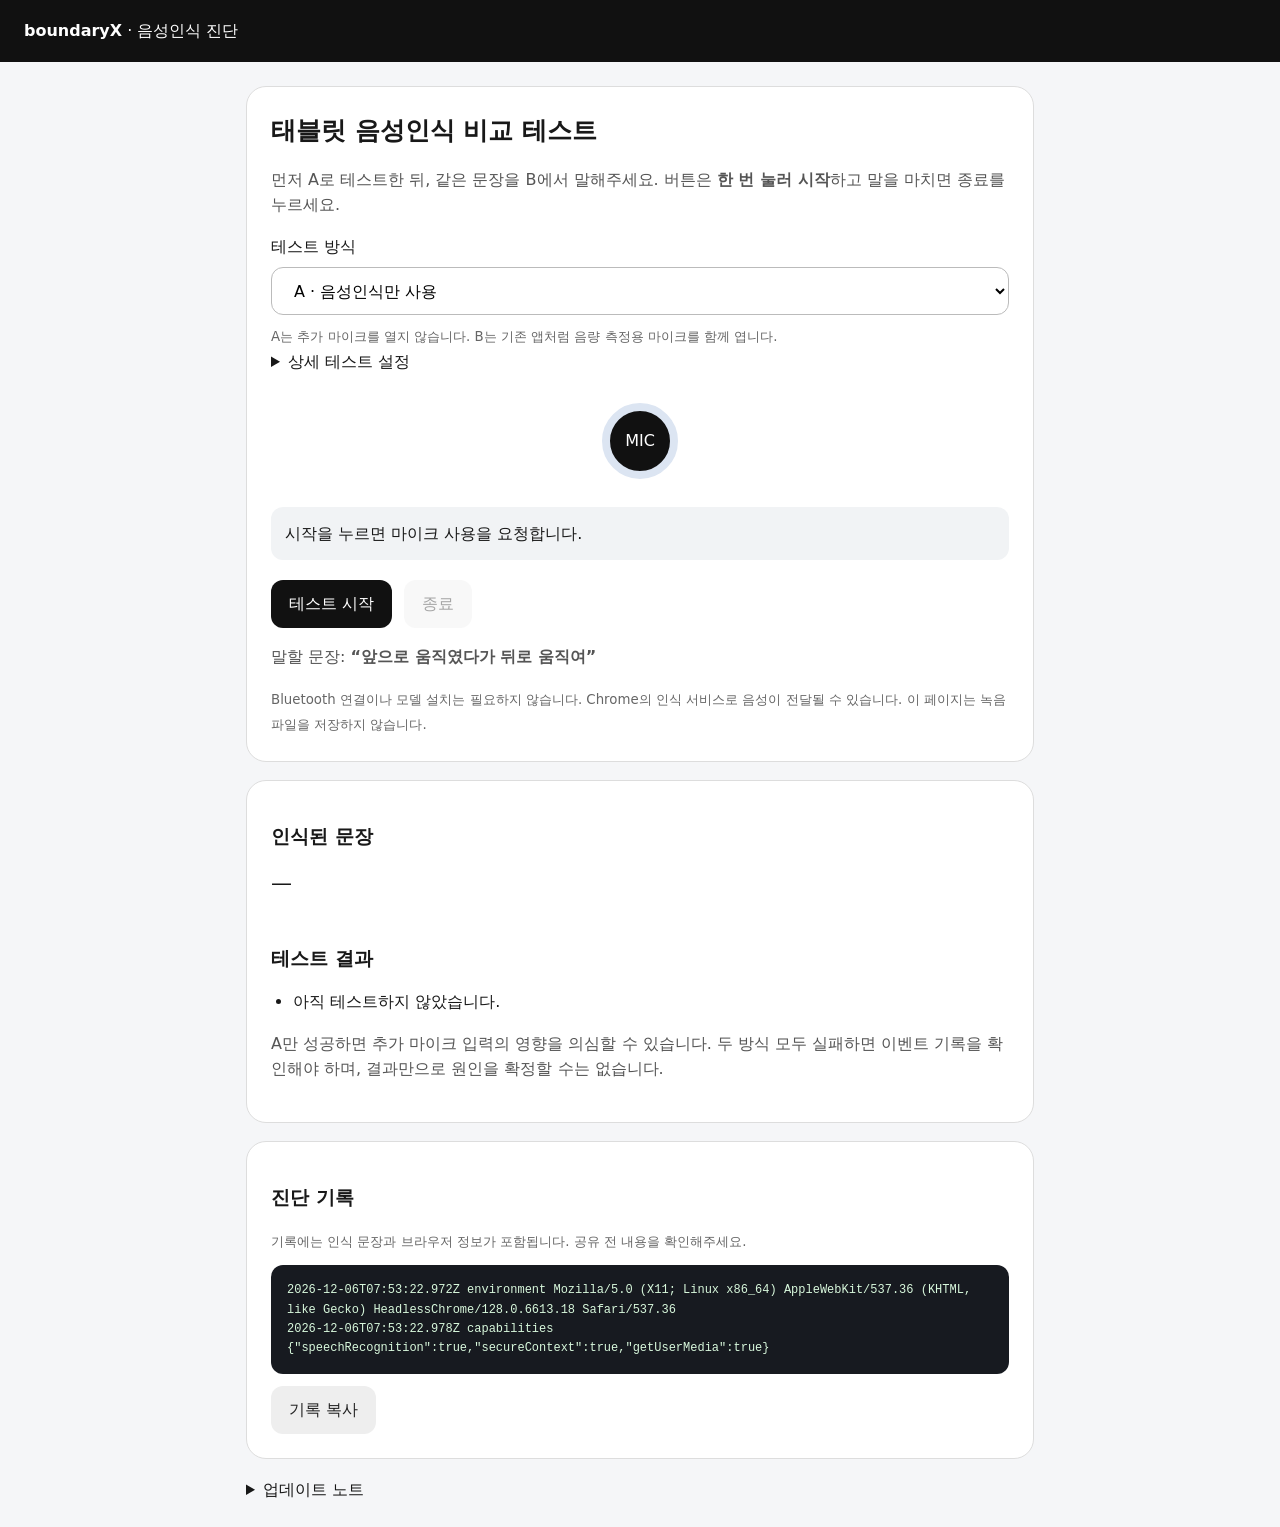
==== speech-diagnostic/index.html @ a194bad4 "Add standalone Web Speech microphone A/B diagnostic page" ====
<!doctype html><html lang="ko"><head><meta charset="utf-8"><meta name="viewport" content="width=device-width,initial-scale=1"><title>음성인식 비교 테스트 · boundaryX</title>
<style>*{box-sizing:border-box}body{margin:0;background:#f5f6f8;color:#181818;font:16px/1.6 system-ui,sans-serif}header{background:#111;color:white;padding:18px 24px}main{max-width:820px;margin:24px auto;padding:0 16px}section{background:white;border:1px solid #ddd;border-radius:20px;padding:24px;margin:18px 0}h1{font-size:25px;margin:0 0 12px}h2{font-size:19px}p{color:#555}button,select{font:inherit;min-height:48px;border-radius:12px;padding:10px 18px}button{background:#111;color:white;border:0;cursor:pointer}button:disabled{opacity:.4;cursor:default}select{width:100%;border:1px solid #bbb;background:white;margin:8px 0}label{display:block}.buttons{display:flex;flex-wrap:wrap;gap:12px;margin-top:20px}.secondary{background:#eee;color:#222}.status{background:#f1f3f5;border-radius:12px;padding:14px;margin:20px 0;overflow-wrap:anywhere}#ring{width:76px;height:76px;background:#111;color:white;display:grid;place-items:center;border:8px solid #dce5f2;border-radius:50%;margin:28px auto;transform:scale(var(--level,1))}#result{font-size:21px;white-space:pre-wrap;overflow-wrap:anywhere;min-height:60px}pre{white-space:pre-wrap;overflow-wrap:anywhere;font:12px/1.6 monospace;background:#171a20;color:#d8f8dc;padding:16px;border-radius:12px;max-height:330px;overflow:auto}small{color:#666}#outcomes{padding-left:22px}@media(max-width:480px){section{padding:18px}.buttons button{flex:1}}@media(prefers-reduced-motion:reduce){#ring{transform:none}}</style></head><body><header><strong>boundaryX</strong> · 음성인식 진단</header><main>
<section><h1>태블릿 음성인식 비교 테스트</h1><p>먼저 A로 테스트한 뒤, 같은 문장을 B에서 말해주세요. 버튼은 <strong>한 번 눌러 시작</strong>하고 말을 마치면 종료를 누르세요.</p><label for="mode">테스트 방식</label><select id="mode"><option value="basic">A · 음성인식만 사용</option><option value="meter">B · 음성인식 + 마이크 원 반응</option></select><small>A는 추가 마이크를 열지 않습니다. B는 기존 앱처럼 음량 측정용 마이크를 함께 엽니다.</small><details><summary>상세 테스트 설정</summary><label><input id="continuous" type="checkbox" checked> 연속 인식 사용 (기존 웹앱과 동일)</label><small>A·B 모두 실패할 때만 끄고 다시 비교해주세요.</small></details><div id="ring" aria-hidden="true">MIC</div><div id="status" class="status" role="status">시작을 누르면 마이크 사용을 요청합니다.</div><div class="buttons"><button id="start">테스트 시작</button><button id="stop" class="secondary" disabled>종료</button></div><p>말할 문장: <strong>“앞으로 움직였다가 뒤로 움직여”</strong></p><small>Bluetooth 연결이나 모델 설치는 필요하지 않습니다. Chrome의 인식 서비스로 음성이 전달될 수 있습니다. 이 페이지는 녹음 파일을 저장하지 않습니다.</small></section>
<section><h2>인식된 문장</h2><div id="result" aria-live="polite">—</div><h2>테스트 결과</h2><ul id="outcomes"><li>아직 테스트하지 않았습니다.</li></ul><p>A만 성공하면 추가 마이크 입력의 영향을 의심할 수 있습니다. 두 방식 모두 실패하면 이벤트 기록을 확인해야 하며, 결과만으로 원인을 확정할 수는 없습니다.</p></section>
<section><h2>진단 기록</h2><small>기록에는 인식 문장과 브라우저 정보가 포함됩니다. 공유 전 내용을 확인해주세요.</small><pre id="log"></pre><button id="copy" class="secondary">기록 복사</button><span id="copy-status" role="status"></span></section><details><summary>업데이트 노트</summary><p>2026.11.11 · 기본 STT와 추가 마이크 입력 비교, 단계별 이벤트 기록, 결과 없이 종료된 경우의 안내를 추가했습니다.</p></details></main><script src="diagnostic.js"></script></body></html>
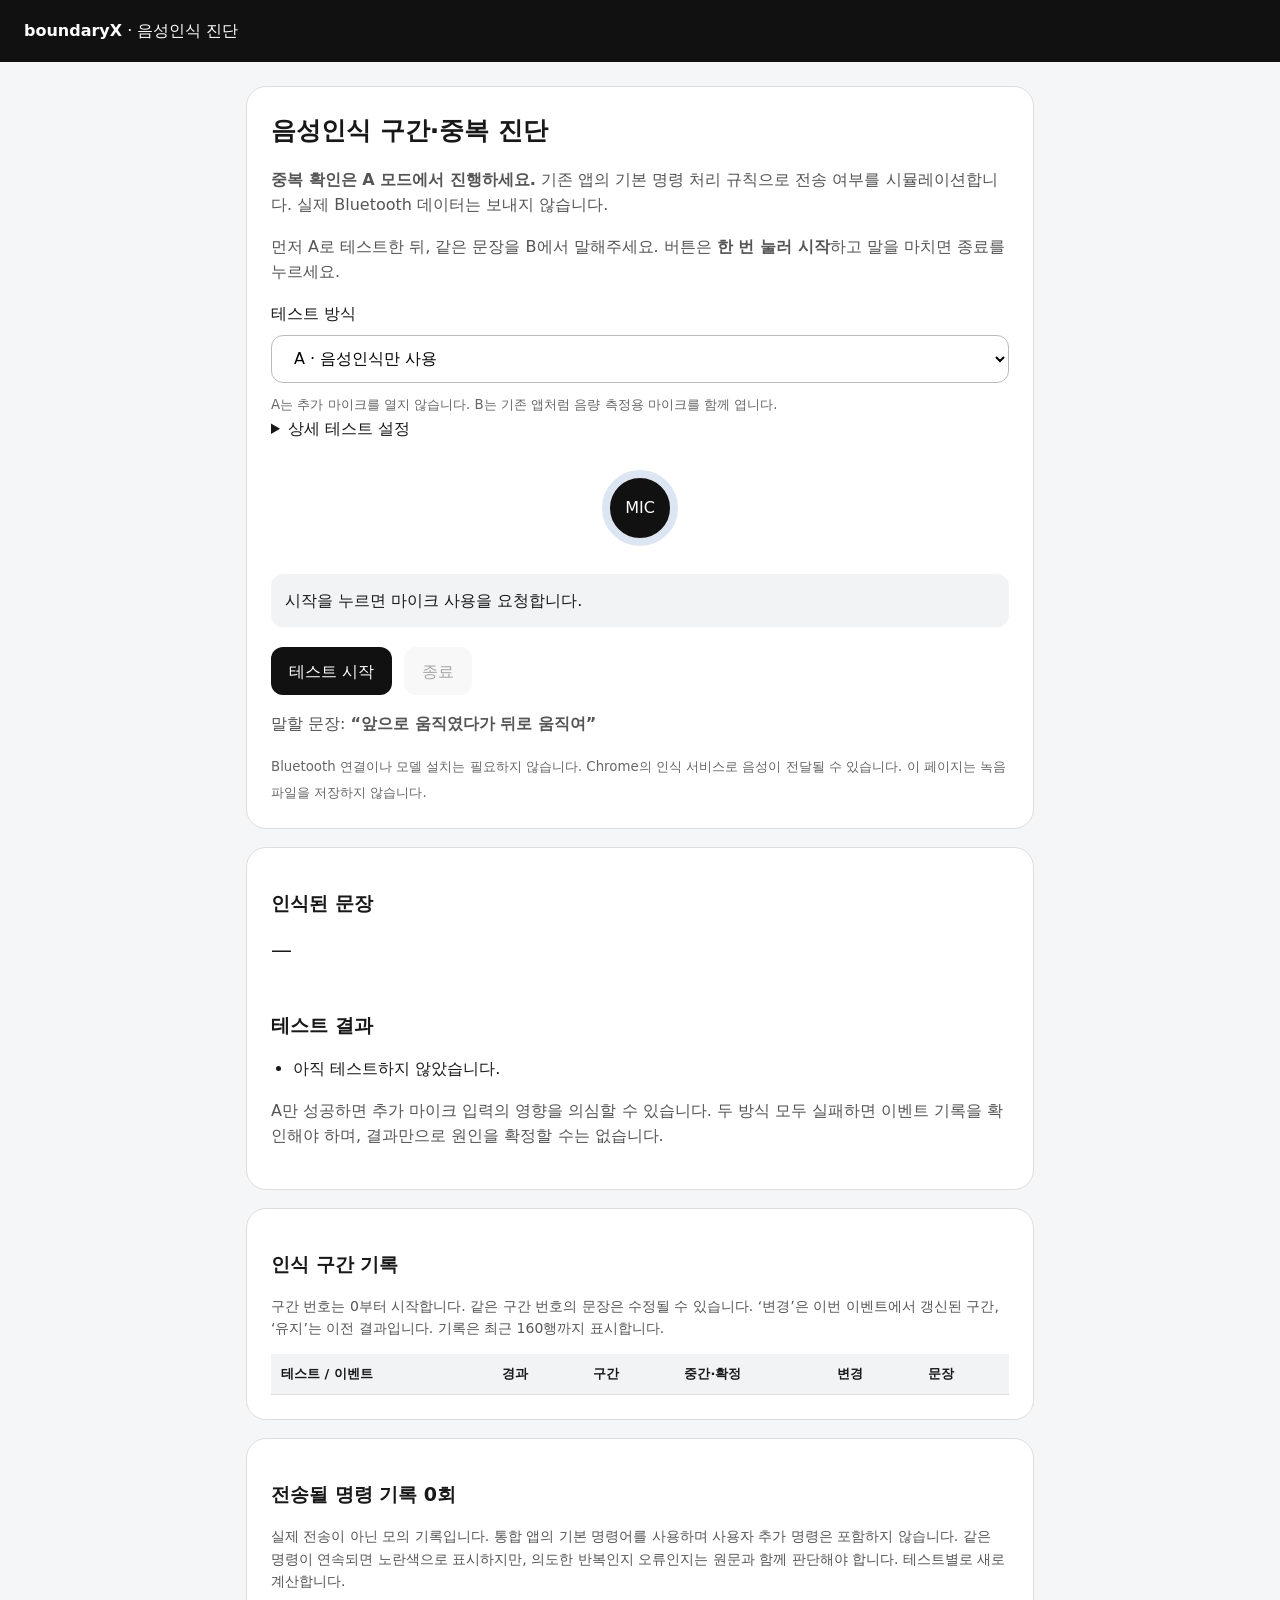
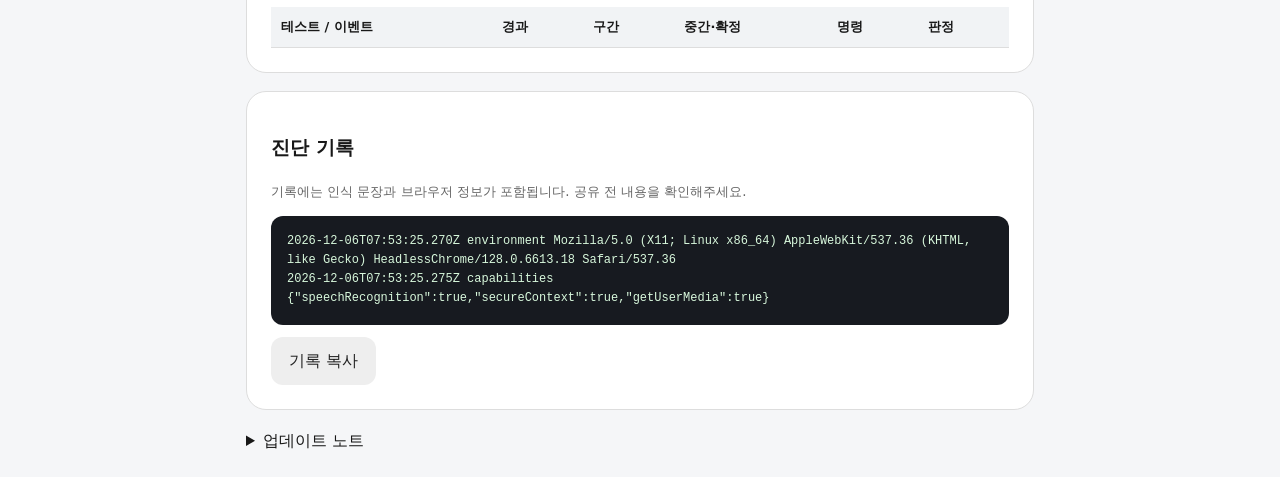
==== commit 93ded3f0: "Add speech segment and simulated command transmission diagnostics" ====
--- a/speech-diagnostic/index.html
+++ b/speech-diagnostic/index.html
@@ -1,5 +1,7 @@
 <!doctype html><html lang="ko"><head><meta charset="utf-8"><meta name="viewport" content="width=device-width,initial-scale=1"><title>음성인식 비교 테스트 · boundaryX</title>
-<style>*{box-sizing:border-box}body{margin:0;background:#f5f6f8;color:#181818;font:16px/1.6 system-ui,sans-serif}header{background:#111;color:white;padding:18px 24px}main{max-width:820px;margin:24px auto;padding:0 16px}section{background:white;border:1px solid #ddd;border-radius:20px;padding:24px;margin:18px 0}h1{font-size:25px;margin:0 0 12px}h2{font-size:19px}p{color:#555}button,select{font:inherit;min-height:48px;border-radius:12px;padding:10px 18px}button{background:#111;color:white;border:0;cursor:pointer}button:disabled{opacity:.4;cursor:default}select{width:100%;border:1px solid #bbb;background:white;margin:8px 0}label{display:block}.buttons{display:flex;flex-wrap:wrap;gap:12px;margin-top:20px}.secondary{background:#eee;color:#222}.status{background:#f1f3f5;border-radius:12px;padding:14px;margin:20px 0;overflow-wrap:anywhere}#ring{width:76px;height:76px;background:#111;color:white;display:grid;place-items:center;border:8px solid #dce5f2;border-radius:50%;margin:28px auto;transform:scale(var(--level,1))}#result{font-size:21px;white-space:pre-wrap;overflow-wrap:anywhere;min-height:60px}pre{white-space:pre-wrap;overflow-wrap:anywhere;font:12px/1.6 monospace;background:#171a20;color:#d8f8dc;padding:16px;border-radius:12px;max-height:330px;overflow:auto}small{color:#666}#outcomes{padding-left:22px}@media(max-width:480px){section{padding:18px}.buttons button{flex:1}}@media(prefers-reduced-motion:reduce){#ring{transform:none}}</style></head><body><header><strong>boundaryX</strong> · 음성인식 진단</header><main>
-<section><h1>태블릿 음성인식 비교 테스트</h1><p>먼저 A로 테스트한 뒤, 같은 문장을 B에서 말해주세요. 버튼은 <strong>한 번 눌러 시작</strong>하고 말을 마치면 종료를 누르세요.</p><label for="mode">테스트 방식</label><select id="mode"><option value="basic">A · 음성인식만 사용</option><option value="meter">B · 음성인식 + 마이크 원 반응</option></select><small>A는 추가 마이크를 열지 않습니다. B는 기존 앱처럼 음량 측정용 마이크를 함께 엽니다.</small><details><summary>상세 테스트 설정</summary><label><input id="continuous" type="checkbox" checked> 연속 인식 사용 (기존 웹앱과 동일)</label><small>A·B 모두 실패할 때만 끄고 다시 비교해주세요.</small></details><div id="ring" aria-hidden="true">MIC</div><div id="status" class="status" role="status">시작을 누르면 마이크 사용을 요청합니다.</div><div class="buttons"><button id="start">테스트 시작</button><button id="stop" class="secondary" disabled>종료</button></div><p>말할 문장: <strong>“앞으로 움직였다가 뒤로 움직여”</strong></p><small>Bluetooth 연결이나 모델 설치는 필요하지 않습니다. Chrome의 인식 서비스로 음성이 전달될 수 있습니다. 이 페이지는 녹음 파일을 저장하지 않습니다.</small></section>
+<style>*{box-sizing:border-box}body{margin:0;background:#f5f6f8;color:#181818;font:16px/1.6 system-ui,sans-serif}header{background:#111;color:white;padding:18px 24px}main{max-width:820px;margin:24px auto;padding:0 16px}section{background:white;border:1px solid #ddd;border-radius:20px;padding:24px;margin:18px 0}h1{font-size:25px;margin:0 0 12px}h2{font-size:19px}p{color:#555}button,select{font:inherit;min-height:48px;border-radius:12px;padding:10px 18px}button{background:#111;color:white;border:0;cursor:pointer}button:disabled{opacity:.4;cursor:default}select{width:100%;border:1px solid #bbb;background:white;margin:8px 0}label{display:block}.buttons{display:flex;flex-wrap:wrap;gap:12px;margin-top:20px}.secondary{background:#eee;color:#222}.status{background:#f1f3f5;border-radius:12px;padding:14px;margin:20px 0;overflow-wrap:anywhere}#ring{width:76px;height:76px;background:#111;color:white;display:grid;place-items:center;border:8px solid #dce5f2;border-radius:50%;margin:28px auto;transform:scale(var(--level,1))}#result{font-size:21px;white-space:pre-wrap;overflow-wrap:anywhere;min-height:60px}pre{white-space:pre-wrap;overflow-wrap:anywhere;font:12px/1.6 monospace;background:#171a20;color:#d8f8dc;padding:16px;border-radius:12px;max-height:330px;overflow:auto}small{color:#666}#outcomes{padding-left:22px}@media(max-width:480px){section{padding:18px}.buttons button{flex:1}}@media(prefers-reduced-motion:reduce){#ring{transform:none}}.table-scroll{overflow:auto}table{border-collapse:collapse;width:100%;font-size:13px}th,td{text-align:left;vertical-align:top;padding:10px;border-bottom:1px solid #ddd}th{background:#f1f3f5;white-space:nowrap}td:last-child{min-width:160px;overflow-wrap:anywhere}.final{color:#11683b;font-weight:bold}.interim{color:#8a5c00}.duplicate{background:#fff2cd}.hint{font-size:14px}.counter{font-weight:bold} </style></head><body><header><strong>boundaryX</strong> · 음성인식 진단</header><main>
+<section><h1>음성인식 구간·중복 진단</h1><p><strong>중복 확인은 A 모드에서 진행하세요.</strong> 기존 앱의 기본 명령 처리 규칙으로 전송 여부를 시뮬레이션합니다. 실제 Bluetooth 데이터는 보내지 않습니다.</p><p>먼저 A로 테스트한 뒤, 같은 문장을 B에서 말해주세요. 버튼은 <strong>한 번 눌러 시작</strong>하고 말을 마치면 종료를 누르세요.</p><label for="mode">테스트 방식</label><select id="mode"><option value="basic">A · 음성인식만 사용</option><option value="meter">B · 음성인식 + 마이크 원 반응</option></select><small>A는 추가 마이크를 열지 않습니다. B는 기존 앱처럼 음량 측정용 마이크를 함께 엽니다.</small><details><summary>상세 테스트 설정</summary><label><input id="continuous" type="checkbox" checked> 연속 인식 사용 (기존 웹앱과 동일)</label><small>A·B 모두 실패할 때만 끄고 다시 비교해주세요.</small></details><div id="ring" aria-hidden="true">MIC</div><div id="status" class="status" role="status">시작을 누르면 마이크 사용을 요청합니다.</div><div class="buttons"><button id="start">테스트 시작</button><button id="stop" class="secondary" disabled>종료</button></div><p>말할 문장: <strong>“앞으로 움직였다가 뒤로 움직여”</strong></p><small>Bluetooth 연결이나 모델 설치는 필요하지 않습니다. Chrome의 인식 서비스로 음성이 전달될 수 있습니다. 이 페이지는 녹음 파일을 저장하지 않습니다.</small></section>
 <section><h2>인식된 문장</h2><div id="result" aria-live="polite">—</div><h2>테스트 결과</h2><ul id="outcomes"><li>아직 테스트하지 않았습니다.</li></ul><p>A만 성공하면 추가 마이크 입력의 영향을 의심할 수 있습니다. 두 방식 모두 실패하면 이벤트 기록을 확인해야 하며, 결과만으로 원인을 확정할 수는 없습니다.</p></section>
-<section><h2>진단 기록</h2><small>기록에는 인식 문장과 브라우저 정보가 포함됩니다. 공유 전 내용을 확인해주세요.</small><pre id="log"></pre><button id="copy" class="secondary">기록 복사</button><span id="copy-status" role="status"></span></section><details><summary>업데이트 노트</summary><p>2026.11.11 · 기본 STT와 추가 마이크 입력 비교, 단계별 이벤트 기록, 결과 없이 종료된 경우의 안내를 추가했습니다.</p></details></main><script src="diagnostic.js"></script></body></html>
+<section><h2>인식 구간 기록</h2><p class="hint">구간 번호는 0부터 시작합니다. 같은 구간 번호의 문장은 수정될 수 있습니다. ‘변경’은 이번 이벤트에서 갱신된 구간, ‘유지’는 이전 결과입니다. 기록은 최근 160행까지 표시합니다.</p><div class="table-scroll"><table><thead><tr><th>테스트 / 이벤트</th><th>경과</th><th>구간</th><th>중간·확정</th><th>변경</th><th>문장</th></tr></thead><tbody id="segments"></tbody></table></div></section>
+<section><h2>전송될 명령 기록 <span id="send-count" class="counter">0회</span></h2><p class="hint">실제 전송이 아닌 모의 기록입니다. 통합 앱의 기본 명령어를 사용하며 사용자 추가 명령은 포함하지 않습니다. 같은 명령이 연속되면 노란색으로 표시하지만, 의도한 반복인지 오류인지는 원문과 함께 판단해야 합니다. 테스트별로 새로 계산합니다.</p><div class="table-scroll"><table><thead><tr><th>테스트 / 이벤트</th><th>경과</th><th>구간</th><th>중간·확정</th><th>명령</th><th>판정</th></tr></thead><tbody id="transmissions"></tbody></table></div></section>
+<section><h2>진단 기록</h2><small>기록에는 인식 문장과 브라우저 정보가 포함됩니다. 공유 전 내용을 확인해주세요.</small><pre id="log"></pre><button id="copy" class="secondary">기록 복사</button><span id="copy-status" role="status"></span></section><details><summary>업데이트 노트</summary><p>2026.11.11 · 구간 번호·중간/확정 상태·모의 전송 기록 추가. 기본 STT와 추가 마이크 입력 비교, 단계별 이벤트 기록, 결과 없이 종료된 경우의 안내를 추가했습니다.</p></details></main><script src="command-tracker.js?v=segments-1"></script><script src="segment-log.js?v=segments-1"></script><script src="diagnostic.js?v=segments-1"></script></body></html>
